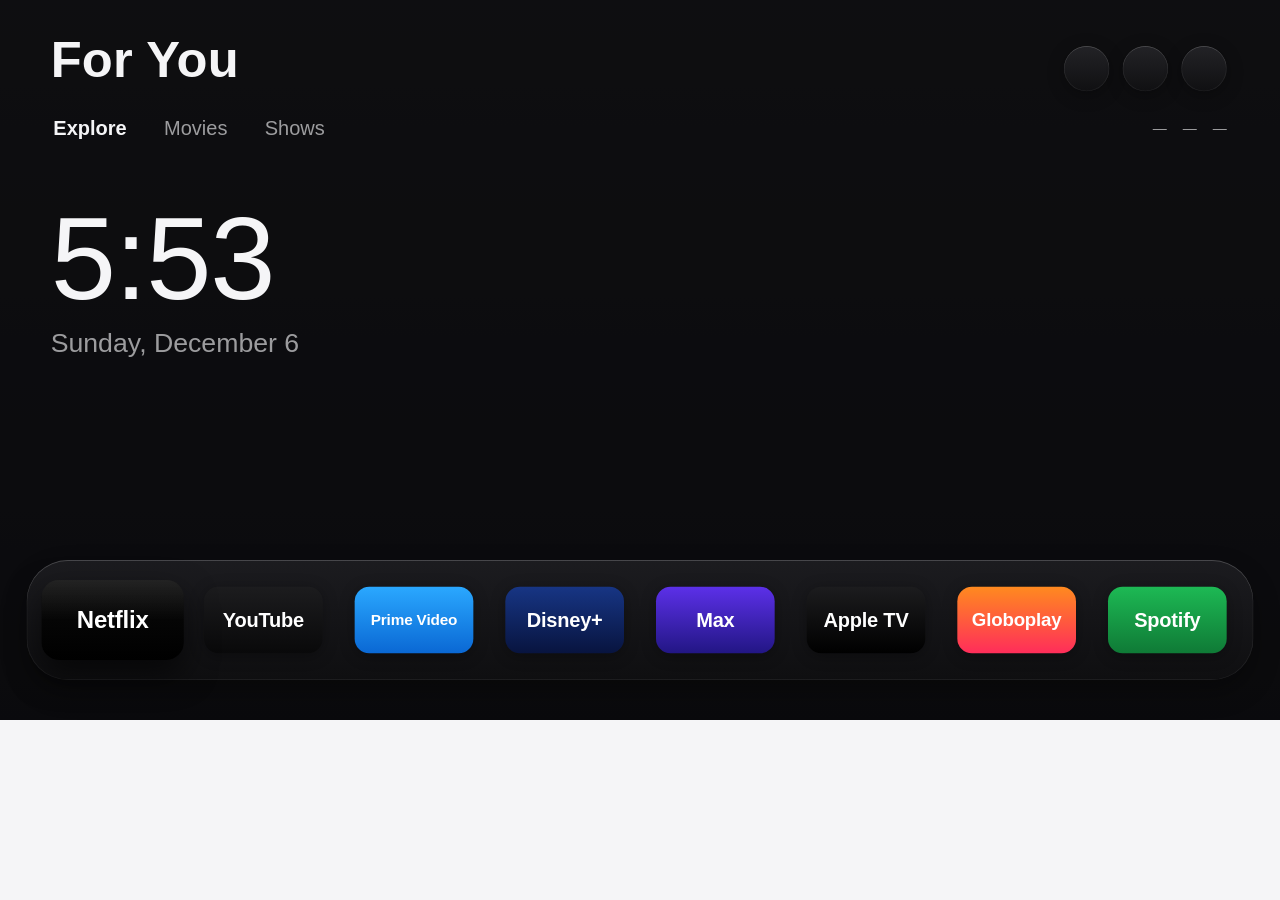
==== web/index.html @ b12bf8f0 "Merge pull request #113 from the-self/web-i18n Use the Android catalogues on LG and Samsung too  Che" ====
<!doctype html>
<html lang="en">
<head>
<meta charset="utf-8">
<meta name="viewport" content="width=1920, height=1080">
<title>Free My TV</title>
<link rel="stylesheet" href="home.css">
</head>
<body>
<div id="stage">
  <div id="sky" class="layer">
    <div class="grad day"></div>
    <div class="grad night"></div>
    <canvas id="bgA" width="48" height="27"></canvas>
    <canvas id="bgB" width="48" height="27"></canvas>
    <div class="veil"></div>
    <div class="lift"></div>
  </div>
  <div id="home" class="layer">
    <div id="top" class="layer">
      <h1 id="title"></h1>
      <div id="tabs"></div>
      <div id="quotes"></div>
      <div id="buttons"></div>
      <div id="cards"></div>
      <div id="clock"><span class="time"></span><span class="date"></span></div>
    </div>
    <div id="platter"></div>
    <div id="tiles"></div>
  </div>
  <div id="drawer" class="layer"></div>
  <div id="apps" class="layer sheet"><h2></h2><div class="grid"></div></div>
  <div id="settings" class="layer sheet"><div class="box"></div></div>
  <div id="shelfedit" class="layer sheet"><div class="box"></div></div>
  <div id="saver" class="layer"></div>
  <div id="toast"></div>
</div>
<script src="config.js"></script>
<script src="coins.js"></script>
<script src="i18n.js"></script>
<script src="strings.js"></script>
<script src="tv.js"></script>
<script src="zones.js"></script>
<script src="data.js"></script>
<script src="home.js"></script>
</body>
</html>
---- web/home.css ----
/*
 * The home screen on a 1920 × 1080 stage, with the Android app's measurements (HomeView): the title and tabs at the top
 * left, icon-only glass buttons at the top right, three picks, and the glass shelf at the bottom; ↓ on the shelf opens
 * the drawer (inputs, shortcuts, weather, prices). Light by day, dark from sunset to sunrise.
 * No CSS variables, grid or backdrop-filter: older LG TVs (webOS 3 and 4) don't have them, and blur is too heavy for
 * their GPUs. Only transform and opacity animate.
 */
@font-face {
  font-family: 'Inter';
  src: url('fonts/InterVariable.ttf') format('truetype');
  font-weight: 100 900;
}

html, body {
  margin: 0;
  padding: 0;
  width: 100%;
  height: 100%;
  overflow: hidden;
  background: #F5F5F7;
}

body {
  font-family: 'Inter', 'LG Smart UI', 'Helvetica Neue', Arial, sans-serif;
  color: #1D1D1F;
  -webkit-font-smoothing: antialiased;
  cursor: default;
}

button { font: inherit; color: inherit; background: none; border: 0; padding: 0; margin: 0; outline: none; }

#stage {
  position: absolute;
  left: 0;
  top: 0;
  width: 1920px;
  height: 1080px;
  overflow: hidden;
  -webkit-transform-origin: 0 0;
  transform-origin: 0 0;
}

.layer { position: absolute; left: 0; top: 0; width: 1920px; height: 1080px; }

/* Symbols: Material Symbols as white PNGs, tinted by the background color. */
.sym {
  display: inline-block;
  -webkit-mask-size: contain;
  -webkit-mask-repeat: no-repeat;
  -webkit-mask-position: center;
  background-color: currentColor;
}

/* MARK: - Background: the first pick's photo, very blurred and almost white (almost black at night). */

#sky { background: #EBEBEF; }
#sky .grad { position: absolute; left: 0; top: 0; width: 100%; height: 100%; -webkit-transition: opacity 2s; transition: opacity 2s; }
#sky .day { background: -webkit-linear-gradient(top, #F5F5F7, #E2E2E7); background: linear-gradient(#F5F5F7, #E2E2E7); }
#sky .night { background: -webkit-linear-gradient(top, #1C1C1E, #0B0B0D); background: linear-gradient(#1C1C1E, #0B0B0D); opacity: 0; }
#sky canvas { position: absolute; left: -4%; top: -4%; width: 108%; height: 108%; opacity: 0; -webkit-transition: opacity 0.8s; transition: opacity 0.8s; }
#sky canvas.on { opacity: 1; }
#sky .veil { position: absolute; left: 0; top: 0; width: 100%; height: 100%; background: rgba(245, 245, 247, 0.74); -webkit-transition: background-color 2s; transition: background-color 2s; }
#sky .lift { position: absolute; left: 0; top: 0; width: 100%; height: 100%; background: #FFF; opacity: 0; -webkit-transition: opacity 0.45s, background-color 2s; transition: opacity 0.45s, background-color 2s; }
.night #sky .day { opacity: 0; }
.night #sky .night { opacity: 1; }
.night #sky .veil { background: rgba(11, 11, 13, 0.78); }
.night #sky .lift { background: #000; }
.drawer-open #sky .lift { opacity: 0.32; }
.night.drawer-open #sky .lift { opacity: 0.42; }

/* MARK: - Moving parts: the top fades and everything rises when the drawer opens. */

/* Each part is its own stack, so a focused tile (z-index) never shows over the drawer, a sheet or the screensaver. */
#home { z-index: 1; }
#drawer { z-index: 2; }
.sheet { z-index: 3; }
#saver { z-index: 4; }

#home, #drawer {
  -webkit-transition: -webkit-transform 0.38s cubic-bezier(0.32, 0.72, 0.2, 1), opacity 0.28s;
  transition: transform 0.38s cubic-bezier(0.32, 0.72, 0.2, 1), opacity 0.28s;
}
.drawer-open #home { -webkit-transform: translateY(-560px); transform: translateY(-560px); }
#top { -webkit-transition: opacity 0.2s; transition: opacity 0.2s; }
.drawer-open #top { opacity: 0; }
#drawer { -webkit-transform: translateY(560px); transform: translateY(560px); opacity: 0; }
.drawer-open #drawer { -webkit-transform: none; transform: none; opacity: 1; }

/* MARK: - Title and tabs */

#title {
  position: absolute;
  left: 76px;
  top: 52px;
  margin: 0;
  font-size: 76px;
  font-weight: 600;
  letter-spacing: 0.004em;
  line-height: 1;
  white-space: nowrap;
  color: #1D1D1F;
  -webkit-transition: color 2s;
  transition: color 2s;
}

#tabs { position: absolute; left: 54px; top: 158px; height: 68px; white-space: nowrap; }
.tab {
  position: relative;
  display: inline-block;
  height: 68px;
  padding: 0 26px;
  margin-right: 4px;
  border-radius: 34px;
  font-size: 30px;
  font-weight: 500;
  line-height: 68px;
  color: #6E6E73;
  -webkit-transition: -webkit-transform 0.2s cubic-bezier(0.2, 0.9, 0.3, 1.2), background-color 0.17s, box-shadow 0.2s, color 0.17s;
  transition: transform 0.2s cubic-bezier(0.2, 0.9, 0.3, 1.2), background-color 0.17s, box-shadow 0.2s, color 0.17s;
}
.tab.on { font-weight: 600; color: #1D1D1F; }
.tab.focus {
  background: #FFF;
  color: #1D1D1F;
  -webkit-transform: scale(1.05);
  transform: scale(1.05);
  box-shadow: 0 8px 26px rgba(0, 0, 0, 0.22);
}
.night #title, .night .tab.on { color: #F5F5F7; }
.night .tab { color: rgba(245, 245, 247, 0.62); }
.night .tab.focus { color: #1D1D1F; box-shadow: 0 8px 26px rgba(0, 0, 0, 0.4); }

/* Crypto quotes at the right end of the tab row: a quiet detail. */
#quotes {
  position: absolute;
  right: 80px;
  top: 178px;
  height: 28px;
  font-size: 21px;
  line-height: 28px;
  color: #8E8E93;
  white-space: nowrap;
  -webkit-transition: opacity 0.17s;
  transition: opacity 0.17s;
  font-feature-settings: 'tnum';
}
#quotes .q { display: inline-block; margin-left: 24px; }
#quotes svg { width: 15px; height: 15px; vertical-align: -1px; margin-right: 6px; fill: rgba(142, 142, 147, 0.7); }
#quotes.hide { opacity: 0; }
.night #quotes { color: rgba(245, 245, 247, 0.62); }
.night #quotes svg { fill: rgba(245, 245, 247, 0.55); }

/* Live TV, HDMI Inputs and Settings: glass circles; the focused one turns white, with its name below. */
.round {
  position: absolute;
  top: 69px;
  width: 68px;
  height: 68px;
  border-radius: 34px;
  background: -webkit-linear-gradient(top, rgba(255, 255, 255, 0.78), rgba(255, 255, 255, 0.5));
  background: linear-gradient(rgba(255, 255, 255, 0.78), rgba(255, 255, 255, 0.5));
  box-shadow: 0 6px 26px rgba(0, 0, 0, 0.1), inset 0 1px 0 rgba(255, 255, 255, 0.9), inset 0 0 0 1px rgba(255, 255, 255, 0.5);
  color: #1D1D1F;
  -webkit-transition: -webkit-transform 0.2s cubic-bezier(0.2, 0.9, 0.3, 1.2), box-shadow 0.2s, background-color 0.17s;
  transition: transform 0.2s cubic-bezier(0.2, 0.9, 0.3, 1.2), box-shadow 0.2s, background-color 0.17s;
}
.round .sym { position: absolute; left: 20px; top: 20px; width: 28px; height: 28px; }
.round.focus { background: #FFF; -webkit-transform: scale(1.1); transform: scale(1.1); box-shadow: 0 14px 30px rgba(0, 0, 0, 0.24); }
.round .tip {
  position: absolute;
  top: 88px;
  left: 50%;
  width: 300px;
  margin-left: -150px;
  text-align: center;
  font-size: 23px;
  font-weight: 600;
  white-space: nowrap;
  opacity: 0;
  -webkit-transition: opacity 0.14s;
  transition: opacity 0.14s;
}
.round.last .tip { left: auto; right: -10px; margin-left: 0; text-align: right; }
.round.focus .tip { opacity: 1; }
.night .round {
  background: -webkit-linear-gradient(top, rgba(40, 40, 44, 0.8), rgba(17, 17, 19, 0.62));
  background: linear-gradient(rgba(40, 40, 44, 0.8), rgba(17, 17, 19, 0.62));
  box-shadow: 0 6px 26px rgba(0, 0, 0, 0.3), inset 0 1px 0 rgba(255, 255, 255, 0.14), inset 0 0 0 1px rgba(255, 255, 255, 0.08);
  color: rgba(255, 255, 255, 0.92);
}
.night .round.focus { background: #FFF; color: #1D1D1F; }
.night .round.focus .tip { color: #F5F5F7; }

/* MARK: - Picks: a wide card and two tall ones; focused, a card grows 5%, rises and its edge lights up. */

.card {
  position: absolute;
  top: 262px;
  height: 442px;
  -webkit-transition: -webkit-transform 0.22s cubic-bezier(0.2, 0.9, 0.3, 1.15);
  transition: transform 0.22s cubic-bezier(0.2, 0.9, 0.3, 1.15);
}
.card .img {
  position: absolute;
  left: 0;
  top: 0;
  width: 100%;
  height: 100%;
  border-radius: 18px;
  overflow: hidden;
  background-color: #DADADF;
  background-size: cover;
  background-position: center;
  box-shadow: 0 10px 30px rgba(0, 0, 0, 0.14);
  -webkit-transition: box-shadow 0.22s;
  transition: box-shadow 0.22s;
}
.card .img::after {
  content: '';
  position: absolute;
  left: 0;
  top: 0;
  right: 0;
  bottom: 0;
  border-radius: 18px;
  box-shadow: inset 0 0 0 2.5px rgba(255, 255, 255, 0.85);
  background: -webkit-linear-gradient(-60deg, rgba(255, 255, 255, 0.22), rgba(255, 255, 255, 0) 55%);
  background: linear-gradient(150deg, rgba(255, 255, 255, 0.22), rgba(255, 255, 255, 0) 55%);
  opacity: 0;
  -webkit-transition: opacity 0.17s;
  transition: opacity 0.17s;
}
.card.focus { -webkit-transform: translateY(-6px) scale(1.05); transform: translateY(-6px) scale(1.05); z-index: 2; }
.card.focus .img { box-shadow: 0 24px 46px rgba(0, 0, 0, 0.34); }
.card.focus .img::after { opacity: 1; }
.card .name {
  position: absolute;
  left: 0;
  top: 464px;
  max-width: 100%;
  overflow: hidden;
  text-overflow: ellipsis;
  white-space: nowrap;
  font-size: 31px;
  font-weight: 600;
  letter-spacing: 0.012em;
  color: #1D1D1F;
  -webkit-transition: color 2s;
  transition: color 2s;
}
.card .meta {
  position: absolute;
  left: 0;
  top: 506px;
  max-width: 100%;
  overflow: hidden;
  text-overflow: ellipsis;
  white-space: nowrap;
  font-size: 25px;
  font-weight: 500;
  color: #6E6E73;
}
.night .card .img { background-color: #2C2C2E; box-shadow: 0 10px 30px rgba(0, 0, 0, 0.32); }
.night .card .name { color: #F5F5F7; }
.night .card .meta { color: rgba(245, 245, 247, 0.62); }

/* Without a TMDB key (or picks yet): the date and the time instead of the cards. */
#clock {
  position: absolute;
  left: 76px;
  top: 300px;
  font-size: 176px;
  font-weight: 200;
  letter-spacing: -0.01em;
  line-height: 1;
  color: #1D1D1F;
  display: none;
}
#clock .date { display: block; font-size: 40px; font-weight: 500; letter-spacing: 0; margin-top: 18px; color: #6E6E73; }
.no-picks #clock { display: block; }
.night #clock { color: #F5F5F7; }
.night #clock .date { color: rgba(245, 245, 247, 0.62); }

/* MARK: - Shelf: the glass bar with the apps, each in its brand color; focused, a tile grows 20% and rises. */

#platter {
  position: absolute;
  top: 814px;
  height: 206px;
  border-radius: 62px;
  background: -webkit-linear-gradient(top, rgba(255, 255, 255, 0.62), rgba(255, 255, 255, 0.4));
  background: linear-gradient(rgba(255, 255, 255, 0.62), rgba(255, 255, 255, 0.4));
  box-shadow: 0 18px 40px rgba(0, 0, 0, 0.12), inset 0 1.5px 0 rgba(255, 255, 255, 0.95), inset 0 0 0 1px rgba(255, 255, 255, 0.55);
}
.night #platter {
  background: -webkit-linear-gradient(top, rgba(34, 34, 38, 0.72), rgba(17, 17, 19, 0.6));
  background: linear-gradient(rgba(34, 34, 38, 0.72), rgba(17, 17, 19, 0.6));
  box-shadow: 0 18px 40px rgba(0, 0, 0, 0.32), inset 0 1.5px 0 rgba(255, 255, 255, 0.14), inset 0 0 0 1px rgba(255, 255, 255, 0.08);
}

.tile {
  position: absolute;
  top: 854px;
  height: 126px;
  border-radius: 22px;
  overflow: hidden;
  color: #FFF;
  box-shadow: 0 4px 22px rgba(0, 0, 0, 0.14);
  -webkit-transition: -webkit-transform 0.2s cubic-bezier(0.2, 0.9, 0.3, 1.2), box-shadow 0.2s;
  transition: transform 0.2s cubic-bezier(0.2, 0.9, 0.3, 1.2), box-shadow 0.2s;
}
.tile img { position: absolute; left: 50%; top: 50%; max-width: 76%; max-height: 62%; -webkit-transform: translate(-50%, -50%); transform: translate(-50%, -50%); }
.tile .word {
  position: absolute;
  left: 8%;
  right: 8%;
  top: 50%;
  margin-top: -20px;
  height: 40px;
  line-height: 40px;
  text-align: center;
  font-size: 30px;
  font-weight: 700;
  letter-spacing: -0.01em;
  white-space: nowrap;
  overflow: hidden;
  text-overflow: ellipsis;
}
.tile::after {
  content: '';
  position: absolute;
  left: 0;
  top: 0;
  right: 0;
  height: 50%;
  background: -webkit-linear-gradient(top, rgba(255, 255, 255, 0.1), rgba(255, 255, 255, 0));
  background: linear-gradient(rgba(255, 255, 255, 0.1), rgba(255, 255, 255, 0));
  opacity: 0;
  -webkit-transition: opacity 0.17s;
  transition: opacity 0.17s;
}
.tile.focus { -webkit-transform: scale(1.2); transform: scale(1.2); box-shadow: 0 18px 40px rgba(0, 0, 0, 0.34); z-index: 2; }
.tile.focus::after { opacity: 1; }
.night .tile { box-shadow: 0 4px 22px rgba(0, 0, 0, 0.3); }
.night .tile.focus { box-shadow: 0 18px 40px rgba(0, 0, 0, 0.6); }

/* MARK: - Drawer: inputs and shortcuts, weather, prices */

.row-title { position: absolute; top: 494px; font-size: 25px; font-weight: 600; color: #6E6E73; white-space: nowrap; }
.night .row-title { color: rgba(255, 255, 255, 0.7); }

.glass {
  background: -webkit-linear-gradient(top, rgba(255, 255, 255, 0.86), rgba(255, 255, 255, 0.66));
  background: linear-gradient(rgba(255, 255, 255, 0.86), rgba(255, 255, 255, 0.66));
  box-shadow: 0 10px 30px rgba(0, 0, 0, 0.1), inset 0 1.5px 0 rgba(255, 255, 255, 0.95), inset 0 0 0 1px rgba(255, 255, 255, 0.5);
}
.night .glass {
  background: -webkit-linear-gradient(top, rgba(38, 38, 42, 0.78), rgba(17, 17, 19, 0.64));
  background: linear-gradient(rgba(38, 38, 42, 0.78), rgba(17, 17, 19, 0.64));
  box-shadow: 0 10px 30px rgba(0, 0, 0, 0.3), inset 0 1.5px 0 rgba(255, 255, 255, 0.12), inset 0 0 0 1px rgba(255, 255, 255, 0.07);
}

.key {
  position: absolute;
  top: 540px;
  height: 126px;
  border-radius: 20px;
  text-align: center;
  color: #1D1D1F;
  -webkit-transition: -webkit-transform 0.19s cubic-bezier(0.2, 0.9, 0.3, 1.2), box-shadow 0.19s, background-color 0.14s;
  transition: transform 0.19s cubic-bezier(0.2, 0.9, 0.3, 1.2), box-shadow 0.19s, background-color 0.14s;
}
.key .sym { position: absolute; left: 50%; top: 33px; width: 34px; height: 34px; margin-left: -17px; }
.key .label { position: absolute; left: 8px; right: 8px; top: 82px; font-size: 23px; font-weight: 500; white-space: nowrap; overflow: hidden; text-overflow: ellipsis; }
.key.off { color: #8E8E93; }
.key.focus { background: #F5F5F7; color: #1C1C1E; -webkit-transform: scale(1.07); transform: scale(1.07); box-shadow: 0 16px 34px rgba(0, 0, 0, 0.42); z-index: 2; }
.night .key { color: rgba(255, 255, 255, 0.95); }
.night .key.off { color: rgba(255, 255, 255, 0.42); }
.night .key.focus { color: #1C1C1E; }

.panel { position: absolute; top: 708px; height: 300px; border-radius: 30px; overflow: hidden; color: #1D1D1F; }
.night .panel { color: #F5F5F7; }
.panel .head { position: absolute; left: 34px; top: 30px; font-size: 25px; font-weight: 600; color: #6E6E73; white-space: nowrap; }
.panel .side { position: absolute; right: 34px; top: 33px; font-size: 21px; font-weight: 500; color: #8E8E93; white-space: nowrap; }
.night .panel .head { color: rgba(255, 255, 255, 0.7); }
.night .panel .side { color: rgba(255, 255, 255, 0.6); }

#weather .now { position: absolute; left: 34px; top: 82px; height: 100px; white-space: nowrap; }
#weather .now .sym { width: 56px; height: 56px; vertical-align: 12px; margin-right: 18px; }
#weather .now .temp { font-size: 100px; font-weight: 300; line-height: 100px; font-feature-settings: 'tnum'; }
#weather .cond { position: absolute; left: 34px; top: 192px; font-size: 29px; font-weight: 500; white-space: nowrap; }
#weather .range { position: absolute; left: 34px; top: 236px; font-size: 23px; font-weight: 500; color: #6E6E73; white-space: nowrap; font-feature-settings: 'tnum'; }
#weather .split { position: absolute; left: 391px; top: 34px; bottom: 34px; width: 2px; background: rgba(0, 0, 0, 0.1); }
#weather .hours { position: absolute; left: 422px; right: 30px; top: 74px; height: 140px; }
#weather .hour { position: absolute; top: 0; text-align: center; font-feature-settings: 'tnum'; }
#weather .hour .t { font-size: 22px; font-weight: 500; color: #6E6E73; }
#weather .hour .sym { display: block; width: 30px; height: 30px; margin: 22px auto 18px; }
#weather .hour .d { font-size: 26px; font-weight: 500; }
#weather .sun { position: absolute; left: 422px; top: 236px; font-size: 23px; font-weight: 500; color: #6E6E73; white-space: nowrap; }
#weather .sun .sym { width: 22px; height: 22px; vertical-align: -3px; margin-right: 10px; }
#weather .sun span { margin-right: 36px; }
.night #weather .range, .night #weather .hour .t, .night #weather .sun { color: rgba(255, 255, 255, 0.68); }
.night #weather .split { background: rgba(255, 255, 255, 0.14); }

#prices .coin { position: absolute; left: 34px; right: 34px; height: 40px; font-size: 29px; font-weight: 500; white-space: nowrap; }
#prices .coin svg { position: absolute; left: 2px; top: 6px; width: 26px; height: 26px; fill: #6E6E73; }
#prices .coin .n { position: absolute; left: 50px; top: 0; }
#prices .coin .p { position: absolute; right: 128px; top: 1px; font-size: 26px; font-feature-settings: 'tnum'; }
#prices .coin .c { position: absolute; right: 0; top: 2px; width: 108px; height: 34px; line-height: 34px; border-radius: 17px; text-align: center; font-size: 21px; font-weight: 600; font-feature-settings: 'tnum'; }
#prices .up { color: #248A3D; background: rgba(36, 138, 61, 0.2); }
#prices .down { color: #D70015; background: rgba(215, 0, 21, 0.2); }
.night #prices .coin svg { fill: rgba(255, 255, 255, 0.8); }
.night #prices .up { color: #30D158; background: rgba(48, 209, 88, 0.2); }
.night #prices .down { color: #FF453A; background: rgba(255, 69, 58, 0.2); }

/* MARK: - Sheets over the home screen: All Apps, Settings, Shelf */

.sheet {
  background: rgba(0, 0, 0, 0.66);
  color: #FFF;
  opacity: 0;
  visibility: hidden;
  -webkit-transform: scale(1.04);
  transform: scale(1.04);
  -webkit-transition: opacity 0.24s, -webkit-transform 0.3s cubic-bezier(0.2, 0.9, 0.3, 1), visibility 0s 0.3s;
  transition: opacity 0.24s, transform 0.3s cubic-bezier(0.2, 0.9, 0.3, 1), visibility 0s 0.3s;
}
.sheet.open { opacity: 1; visibility: visible; -webkit-transform: none; transform: none; -webkit-transition-delay: 0s; transition-delay: 0s; }
.sheet h2 { position: absolute; left: 0; right: 0; top: 84px; margin: 0; text-align: center; font-size: 40px; font-weight: 600; }

#apps .grid { position: absolute; left: 0; top: 0; width: 1920px; -webkit-transition: -webkit-transform 0.28s cubic-bezier(0.2, 0.9, 0.3, 1); transition: transform 0.28s cubic-bezier(0.2, 0.9, 0.3, 1); }
.cell { position: absolute; width: 300px; height: 169px; }
.cell .face {
  position: absolute;
  left: 0;
  top: 0;
  width: 300px;
  height: 169px;
  border-radius: 22px;
  overflow: hidden;
  box-shadow: inset 0 0 0 2px rgba(255, 255, 255, 0.08);
  -webkit-transition: -webkit-transform 0.19s cubic-bezier(0.2, 0.9, 0.3, 1.2), box-shadow 0.19s;
  transition: transform 0.19s cubic-bezier(0.2, 0.9, 0.3, 1.2), box-shadow 0.19s;
}
.cell .face img { position: absolute; left: 50%; top: 50%; max-width: 70%; max-height: 60%; -webkit-transform: translate(-50%, -50%); transform: translate(-50%, -50%); }
.cell .face .word { position: absolute; left: 6%; right: 6%; top: 50%; margin-top: -22px; height: 44px; line-height: 44px; text-align: center; font-size: 32px; font-weight: 700; white-space: nowrap; overflow: hidden; text-overflow: ellipsis; color: #FFF; }
.cell .label { position: absolute; left: 0; right: 0; top: 186px; text-align: center; font-size: 24px; font-weight: 500; color: rgba(255, 255, 255, 0.6); white-space: nowrap; overflow: hidden; text-overflow: ellipsis; }
.cell.focus .face { -webkit-transform: scale(1.08); transform: scale(1.08); box-shadow: 0 16px 34px rgba(0, 0, 0, 0.55), inset 0 0 0 2px rgba(255, 255, 255, 0.4); }
.cell.focus .label { color: #FFF; }

#settings .box, #shelfedit .box {
  position: absolute;
  left: 560px;
  top: 150px;
  width: 800px;
  border-radius: 40px;
  padding: 30px 30px 26px;
  box-sizing: border-box;
  background: -webkit-linear-gradient(top, rgba(34, 36, 44, 0.96), rgba(18, 20, 26, 0.97));
  background: linear-gradient(rgba(34, 36, 44, 0.96), rgba(18, 20, 26, 0.97));
  box-shadow: 0 40px 90px rgba(0, 0, 0, 0.6), inset 0 1px 0 rgba(255, 255, 255, 0.14), inset 0 0 0 1px rgba(255, 255, 255, 0.08);
}
.box .title { font-size: 38px; font-weight: 700; padding: 6px 18px 18px; letter-spacing: -0.01em; }
.box .title .sym { width: 36px; height: 36px; vertical-align: -5px; margin-right: 14px; color: rgba(255, 255, 255, 0.85); }
.box .list { position: relative; overflow: hidden; }
.box .rows { -webkit-transition: -webkit-transform 0.2s cubic-bezier(0.2, 0.9, 0.3, 1); transition: transform 0.2s cubic-bezier(0.2, 0.9, 0.3, 1); }
.box .row { position: relative; height: 70px; margin-bottom: 8px; border-radius: 20px; font-size: 30px; font-weight: 600; line-height: 70px; padding: 0 24px; white-space: nowrap; -webkit-transition: background-color 0.13s; transition: background-color 0.13s; }
.box .row.focus { background: rgba(255, 255, 255, 0.13); box-shadow: inset 0 1px 0 rgba(255, 255, 255, 0.14); }
.box .row .value { position: absolute; right: 24px; top: 0; color: rgba(255, 255, 255, 0.92); font-weight: 500; }
.box .row .value .chev { color: rgba(255, 255, 255, 0.35); margin: 0 10px; }
.box .row.dim { color: rgba(255, 255, 255, 0.4); }
.box .hint { padding: 14px 18px 0; font-size: 22px; font-weight: 500; color: rgba(255, 255, 255, 0.5); }
.toggle { position: absolute; right: 24px; top: 13px; width: 78px; height: 44px; border-radius: 22px; background: #3A3D45; -webkit-transition: background-color 0.14s; transition: background-color 0.14s; }
.toggle::after { content: ''; position: absolute; left: 4px; top: 4px; width: 36px; height: 36px; border-radius: 18px; background: #FFF; box-shadow: 0 2px 6px rgba(0, 0, 0, 0.35); -webkit-transition: -webkit-transform 0.14s; transition: transform 0.14s; }
.toggle.on { background: #3FD69B; }
.toggle.on::after { -webkit-transform: translateX(34px); transform: translateX(34px); }

/* MARK: - Screensaver: the picks' photos, slowly moving, and a clock */

#saver { background: #000; opacity: 0; visibility: hidden; -webkit-transition: opacity 1.2s, visibility 0s 1.2s; transition: opacity 1.2s, visibility 0s 1.2s; }
#saver.on { opacity: 1; visibility: visible; -webkit-transition-delay: 0s; transition-delay: 0s; }
#saver .photo { position: absolute; left: 0; top: 0; width: 1920px; height: 1080px; background-size: cover; background-position: center; opacity: 0; -webkit-transition: opacity 2.4s, -webkit-transform 24s linear; transition: opacity 2.4s, transform 24s linear; }
#saver .photo.on { opacity: 1; }
#saver .shade { position: absolute; left: 0; right: 0; bottom: 0; height: 520px; background: -webkit-linear-gradient(top, rgba(0, 0, 0, 0), rgba(0, 0, 0, 0.55)); background: linear-gradient(rgba(0, 0, 0, 0), rgba(0, 0, 0, 0.55)); }
#saver .clock {
  position: absolute;
  left: 80px;
  bottom: 90px;
  padding: 26px 46px 30px;
  border-radius: 46px;
  color: #FFF;
  background: -webkit-linear-gradient(top, rgba(255, 255, 255, 0.22), rgba(255, 255, 255, 0.1));
  background: linear-gradient(rgba(255, 255, 255, 0.22), rgba(255, 255, 255, 0.1));
  box-shadow: 0 30px 70px rgba(0, 0, 0, 0.35), inset 0 1.5px 0 rgba(255, 255, 255, 0.4), inset 0 0 0 1px rgba(255, 255, 255, 0.18);
  white-space: nowrap;
}
#saver .clock .time { font-size: 150px; font-weight: 300; line-height: 1; letter-spacing: -0.02em; font-feature-settings: 'tnum'; }
#saver .clock .date { margin-top: 10px; font-size: 34px; font-weight: 500; color: rgba(255, 255, 255, 0.82); }
#saver .clock .title { margin-top: 18px; font-size: 26px; font-weight: 500; color: rgba(255, 255, 255, 0.65); }

/* MARK: - Toast */

#toast {
  position: absolute;
  left: 50%;
  top: 64px;
  max-width: 820px;
  -webkit-transform: translate(-50%, -16px);
  transform: translate(-50%, -16px);
  padding: 18px 30px;
  border-radius: 32px;
  font-size: 26px;
  font-weight: 500;
  line-height: 1.3;
  color: rgba(255, 255, 255, 0.95);
  background: rgba(17, 17, 19, 0.86);
  box-shadow: 0 16px 40px rgba(0, 0, 0, 0.35), inset 0 1px 0 rgba(255, 255, 255, 0.14);
  opacity: 0;
  -webkit-transition: opacity 0.2s, -webkit-transform 0.2s;
  transition: opacity 0.2s, transform 0.2s;
  z-index: 50;
}
#toast.on { opacity: 1; -webkit-transform: translate(-50%, 0); transform: translate(-50%, 0); }

/* The Magic Remote's pointer: no text selection, no outlines. */
* { -webkit-user-select: none; user-select: none; -webkit-tap-highlight-color: transparent; }
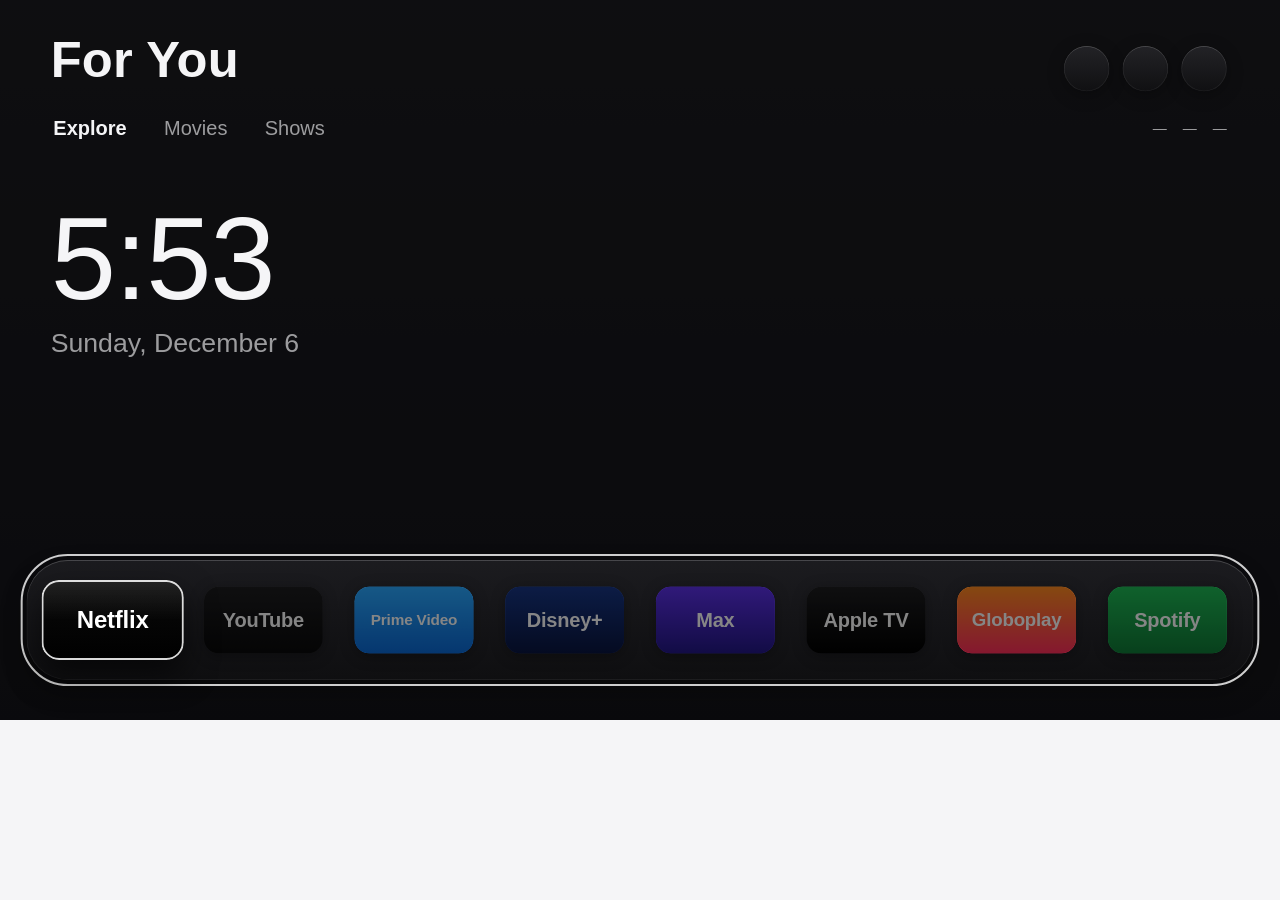
==== commit 81d025a3: "feat(web): add About this TV to Home Settings on LG and Samsung Shows model, firmware, system versio" ====
--- a/web/index.html
+++ b/web/index.html
@@ -7,6 +7,15 @@
 <link rel="stylesheet" href="home.css">
 </head>
 <body>
+<script>
+  // The look the home screen last had, before anything is drawn, so a night start doesn't flash the day one first.
+  try {
+    if (localStorage.getItem('fmtv.night') === 'true') {
+      document.documentElement.style.background = '#0B0B0D';
+      document.body.className = 'night';
+    }
+  } catch (e) {}
+</script>
 <div id="stage">
   <div id="sky" class="layer">
     <div class="grad day"></div>
@@ -32,6 +41,8 @@
   <div id="apps" class="layer sheet"><h2></h2><div class="grid"></div></div>
   <div id="settings" class="layer sheet"><div class="box"></div></div>
   <div id="shelfedit" class="layer sheet"><div class="box"></div></div>
+  <div id="langpick" class="layer sheet"><div class="box"></div></div>
+  <div id="about" class="layer sheet"><div class="box"></div></div>
   <div id="saver" class="layer"></div>
   <div id="toast"></div>
 </div>
--- a/web/home.css
+++ b/web/home.css
@@ -85,6 +85,9 @@
 .drawer-open #top { opacity: 0; }
 #drawer { -webkit-transform: translateY(560px); transform: translateY(560px); opacity: 0; }
 .drawer-open #drawer { -webkit-transform: none; transform: none; opacity: 1; }
+/* Closed, it still spans the screen below the shelf: only its keys take the pointer, and only when it's open. */
+#drawer { pointer-events: none; }
+.drawer-open #drawer .key { pointer-events: auto; }
 
 /* MARK: - Title and tabs */
 
@@ -297,6 +300,30 @@
   background: linear-gradient(rgba(34, 34, 38, 0.72), rgba(17, 17, 19, 0.6));
   box-shadow: 0 18px 40px rgba(0, 0, 0, 0.32), inset 0 1.5px 0 rgba(255, 255, 255, 0.14), inset 0 0 0 1px rgba(255, 255, 255, 0.08);
 }
+/* The shelf has the focus: a rim just outside the glass (dark by day: white wouldn't show on it). */
+#platter::before {
+  content: '';
+  position: absolute;
+  left: -9px;
+  top: -9px;
+  right: -9px;
+  bottom: -9px;
+  border-radius: 71px;
+  border: 3px solid rgba(58, 58, 60, 0.45);
+  opacity: 0;
+  -webkit-transition: opacity 0.2s;
+  transition: opacity 0.2s;
+}
+.night #platter::before { border-color: rgba(255, 255, 255, 0.8); }
+#platter.on::before { opacity: 1; }
+
+#tiles {
+  position: absolute;
+  left: 0;
+  top: 0;
+  -webkit-transition: -webkit-transform 0.3s cubic-bezier(0.2, 0.9, 0.3, 1);
+  transition: transform 0.3s cubic-bezier(0.2, 0.9, 0.3, 1);
+}
 
 .tile {
   position: absolute;
@@ -306,10 +333,12 @@
   overflow: hidden;
   color: #FFF;
   box-shadow: 0 4px 22px rgba(0, 0, 0, 0.14);
-  -webkit-transition: -webkit-transform 0.2s cubic-bezier(0.2, 0.9, 0.3, 1.2), box-shadow 0.2s;
-  transition: transform 0.2s cubic-bezier(0.2, 0.9, 0.3, 1.2), box-shadow 0.2s;
+  -webkit-transition: -webkit-transform 0.2s cubic-bezier(0.2, 0.9, 0.3, 1.2), box-shadow 0.2s, opacity 0.3s;
+  transition: transform 0.2s cubic-bezier(0.2, 0.9, 0.3, 1.2), box-shadow 0.2s, opacity 0.3s;
 }
 .tile img { position: absolute; left: 50%; top: 50%; max-width: 76%; max-height: 62%; -webkit-transform: translate(-50%, -50%); transform: translate(-50%, -50%); }
+/* a logo lifted off the TV's icon (home.js): as large as the tile allows */
+.tile img.logo { width: 70%; height: 50%; max-width: none; max-height: none; object-fit: contain; }
 .tile .word {
   position: absolute;
   left: 8%;
@@ -341,8 +370,30 @@
 }
 .tile.focus { -webkit-transform: scale(1.2); transform: scale(1.2); box-shadow: 0 18px 40px rgba(0, 0, 0, 0.34); z-index: 2; }
 .tile.focus::after { opacity: 1; }
+/* Which one has the focus, at a glance: while the shelf has it, a shade on the other tiles and a light rim on it (as on
+   the focused card). Above the logo; only the opacity animates. */
+.tile::before {
+  content: '';
+  position: absolute;
+  left: 0;
+  top: 0;
+  right: 0;
+  bottom: 0;
+  z-index: 1;
+  border-radius: 22px;
+  background: rgba(0, 0, 0, 0.34);
+  opacity: 0;
+  -webkit-transition: opacity 0.2s;
+  transition: opacity 0.2s;
+}
+.night .tile::before { background: rgba(0, 0, 0, 0.48); }
+#tiles.on .tile::before { opacity: 1; }
+#tiles.on .tile.focus::before { background: none; box-shadow: inset 0 0 0 2.5px rgba(255, 255, 255, 0.85); }
 .night .tile { box-shadow: 0 4px 22px rgba(0, 0, 0, 0.3); }
 .night .tile.focus { box-shadow: 0 18px 40px rgba(0, 0, 0, 0.6); }
+.more { position: absolute; width: 17px; height: 17px; color: rgba(0, 0, 0, 0.6); }
+.more.back { -webkit-transform: scaleX(-1); transform: scaleX(-1); }
+.night .more { color: rgba(255, 255, 255, 0.8); }
 
 /* MARK: - Drawer: inputs and shortcuts, weather, prices */
 
@@ -396,10 +447,11 @@
 #weather .hour .t { font-size: 22px; font-weight: 500; color: #6E6E73; }
 #weather .hour .sym { display: block; width: 30px; height: 30px; margin: 22px auto 18px; }
 #weather .hour .d { font-size: 26px; font-weight: 500; }
+#weather .hour .low { margin-left: 6px; font-size: 22px; color: #6E6E73; }
 #weather .sun { position: absolute; left: 422px; top: 236px; font-size: 23px; font-weight: 500; color: #6E6E73; white-space: nowrap; }
 #weather .sun .sym { width: 22px; height: 22px; vertical-align: -3px; margin-right: 10px; }
 #weather .sun span { margin-right: 36px; }
-.night #weather .range, .night #weather .hour .t, .night #weather .sun { color: rgba(255, 255, 255, 0.68); }
+.night #weather .range, .night #weather .hour .t, .night #weather .hour .low, .night #weather .sun { color: rgba(255, 255, 255, 0.68); }
 .night #weather .split { background: rgba(255, 255, 255, 0.14); }
 
 #prices .coin { position: absolute; left: 34px; right: 34px; height: 40px; font-size: 29px; font-weight: 500; white-space: nowrap; }
@@ -413,19 +465,20 @@
 .night #prices .up { color: #30D158; background: rgba(48, 209, 88, 0.2); }
 .night #prices .down { color: #FF453A; background: rgba(255, 69, 58, 0.2); }
 
-/* MARK: - Sheets over the home screen: All Apps, Settings, Shelf */
+/* MARK: - Sheets over the home screen: All Apps, Settings, Shelf, Language, About */
 
 .sheet {
   background: rgba(0, 0, 0, 0.66);
   color: #FFF;
   opacity: 0;
   visibility: hidden;
+  pointer-events: none; /* while it fades out, the pointer goes to what's under it, not to its rows */
   -webkit-transform: scale(1.04);
   transform: scale(1.04);
   -webkit-transition: opacity 0.24s, -webkit-transform 0.3s cubic-bezier(0.2, 0.9, 0.3, 1), visibility 0s 0.3s;
   transition: opacity 0.24s, transform 0.3s cubic-bezier(0.2, 0.9, 0.3, 1), visibility 0s 0.3s;
 }
-.sheet.open { opacity: 1; visibility: visible; -webkit-transform: none; transform: none; -webkit-transition-delay: 0s; transition-delay: 0s; }
+.sheet.open { opacity: 1; visibility: visible; pointer-events: auto; -webkit-transform: none; transform: none; -webkit-transition-delay: 0s; transition-delay: 0s; }
 .sheet h2 { position: absolute; left: 0; right: 0; top: 84px; margin: 0; text-align: center; font-size: 40px; font-weight: 600; }
 
 #apps .grid { position: absolute; left: 0; top: 0; width: 1920px; -webkit-transition: -webkit-transform 0.28s cubic-bezier(0.2, 0.9, 0.3, 1); transition: transform 0.28s cubic-bezier(0.2, 0.9, 0.3, 1); }
@@ -443,12 +496,13 @@
   transition: transform 0.19s cubic-bezier(0.2, 0.9, 0.3, 1.2), box-shadow 0.19s;
 }
 .cell .face img { position: absolute; left: 50%; top: 50%; max-width: 70%; max-height: 60%; -webkit-transform: translate(-50%, -50%); transform: translate(-50%, -50%); }
+.cell .face img.logo { width: 64%; height: 46%; max-width: none; max-height: none; object-fit: contain; }
 .cell .face .word { position: absolute; left: 6%; right: 6%; top: 50%; margin-top: -22px; height: 44px; line-height: 44px; text-align: center; font-size: 32px; font-weight: 700; white-space: nowrap; overflow: hidden; text-overflow: ellipsis; color: #FFF; }
 .cell .label { position: absolute; left: 0; right: 0; top: 186px; text-align: center; font-size: 24px; font-weight: 500; color: rgba(255, 255, 255, 0.6); white-space: nowrap; overflow: hidden; text-overflow: ellipsis; }
 .cell.focus .face { -webkit-transform: scale(1.08); transform: scale(1.08); box-shadow: 0 16px 34px rgba(0, 0, 0, 0.55), inset 0 0 0 2px rgba(255, 255, 255, 0.4); }
 .cell.focus .label { color: #FFF; }
 
-#settings .box, #shelfedit .box {
+#settings .box, #shelfedit .box, #langpick .box, #about .box {
   position: absolute;
   left: 560px;
   top: 150px;
@@ -468,7 +522,9 @@
 .box .row.focus { background: rgba(255, 255, 255, 0.13); box-shadow: inset 0 1px 0 rgba(255, 255, 255, 0.14); }
 .box .row .value { position: absolute; right: 24px; top: 0; color: rgba(255, 255, 255, 0.92); font-weight: 500; }
 .box .row .value .chev { color: rgba(255, 255, 255, 0.35); margin: 0 10px; }
+.box .row .value .sym { width: 26px; height: 26px; vertical-align: -3px; }
 .box .row.dim { color: rgba(255, 255, 255, 0.4); }
+#about .row .value { font-feature-settings: 'tnum'; }
 .box .hint { padding: 14px 18px 0; font-size: 22px; font-weight: 500; color: rgba(255, 255, 255, 0.5); }
 .toggle { position: absolute; right: 24px; top: 13px; width: 78px; height: 44px; border-radius: 22px; background: #3A3D45; -webkit-transition: background-color 0.14s; transition: background-color 0.14s; }
 .toggle::after { content: ''; position: absolute; left: 4px; top: 4px; width: 36px; height: 36px; border-radius: 18px; background: #FFF; box-shadow: 0 2px 6px rgba(0, 0, 0, 0.35); -webkit-transition: -webkit-transform 0.14s; transition: transform 0.14s; }
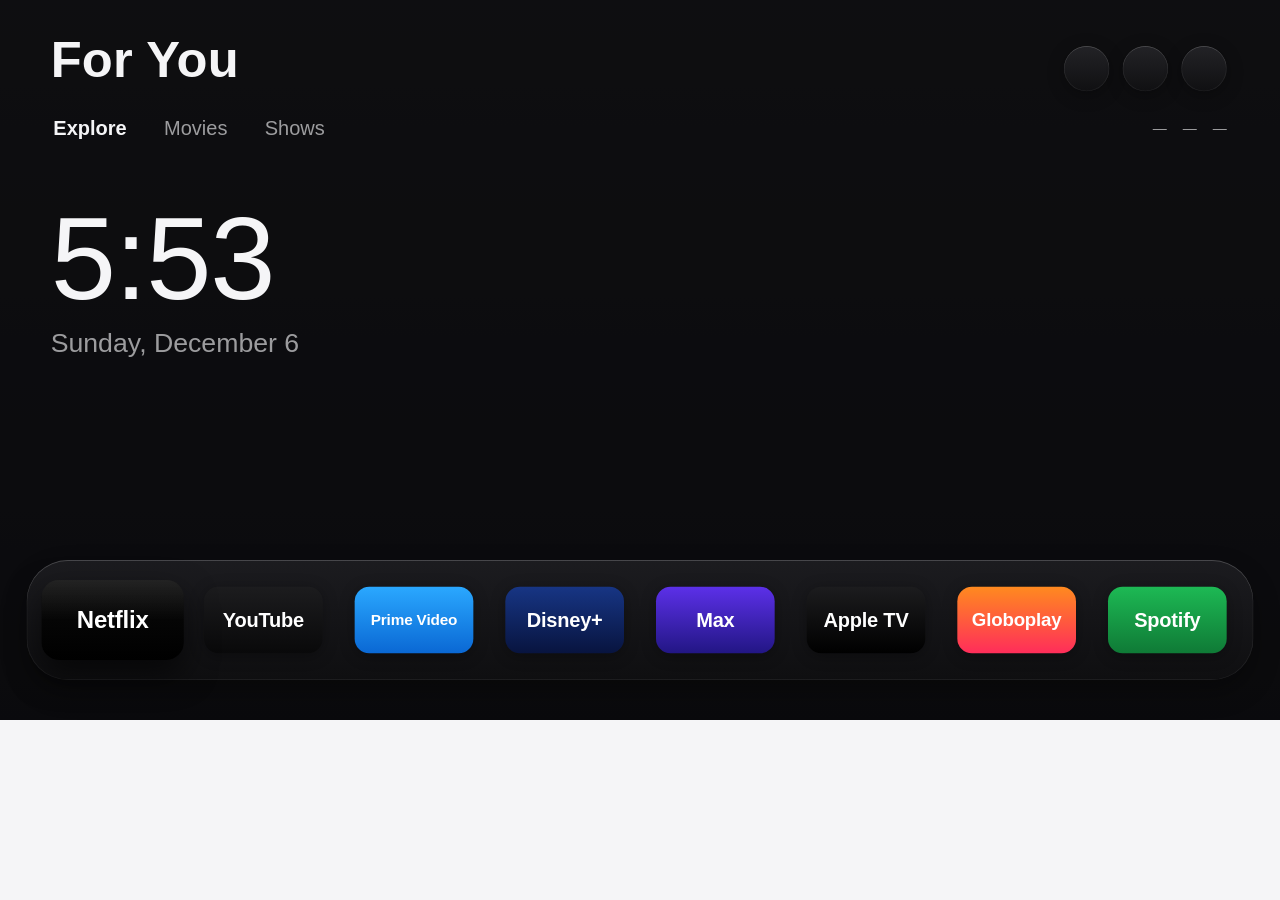
==== commit 9711c626: "Merge pull request #298 from BrunoGiacomazzi/device-info LG and Samsung: About this TV in Home Setti" ====
--- a/web/home.css
+++ b/web/home.css
@@ -145,6 +145,7 @@
   white-space: nowrap;
   -webkit-transition: opacity 0.17s;
   transition: opacity 0.17s;
+  -webkit-font-feature-settings: 'tnum';
   font-feature-settings: 'tnum';
 }
 #quotes .q { display: inline-block; margin-left: 24px; }
@@ -300,22 +301,6 @@
   background: linear-gradient(rgba(34, 34, 38, 0.72), rgba(17, 17, 19, 0.6));
   box-shadow: 0 18px 40px rgba(0, 0, 0, 0.32), inset 0 1.5px 0 rgba(255, 255, 255, 0.14), inset 0 0 0 1px rgba(255, 255, 255, 0.08);
 }
-/* The shelf has the focus: a rim just outside the glass (dark by day: white wouldn't show on it). */
-#platter::before {
-  content: '';
-  position: absolute;
-  left: -9px;
-  top: -9px;
-  right: -9px;
-  bottom: -9px;
-  border-radius: 71px;
-  border: 3px solid rgba(58, 58, 60, 0.45);
-  opacity: 0;
-  -webkit-transition: opacity 0.2s;
-  transition: opacity 0.2s;
-}
-.night #platter::before { border-color: rgba(255, 255, 255, 0.8); }
-#platter.on::before { opacity: 1; }
 
 #tiles {
   position: absolute;
@@ -370,25 +355,6 @@
 }
 .tile.focus { -webkit-transform: scale(1.2); transform: scale(1.2); box-shadow: 0 18px 40px rgba(0, 0, 0, 0.34); z-index: 2; }
 .tile.focus::after { opacity: 1; }
-/* Which one has the focus, at a glance: while the shelf has it, a shade on the other tiles and a light rim on it (as on
-   the focused card). Above the logo; only the opacity animates. */
-.tile::before {
-  content: '';
-  position: absolute;
-  left: 0;
-  top: 0;
-  right: 0;
-  bottom: 0;
-  z-index: 1;
-  border-radius: 22px;
-  background: rgba(0, 0, 0, 0.34);
-  opacity: 0;
-  -webkit-transition: opacity 0.2s;
-  transition: opacity 0.2s;
-}
-.night .tile::before { background: rgba(0, 0, 0, 0.48); }
-#tiles.on .tile::before { opacity: 1; }
-#tiles.on .tile.focus::before { background: none; box-shadow: inset 0 0 0 2.5px rgba(255, 255, 255, 0.85); }
 .night .tile { box-shadow: 0 4px 22px rgba(0, 0, 0, 0.3); }
 .night .tile.focus { box-shadow: 0 18px 40px rgba(0, 0, 0, 0.6); }
 .more { position: absolute; width: 17px; height: 17px; color: rgba(0, 0, 0, 0.6); }
@@ -438,12 +404,12 @@
 
 #weather .now { position: absolute; left: 34px; top: 82px; height: 100px; white-space: nowrap; }
 #weather .now .sym { width: 56px; height: 56px; vertical-align: 12px; margin-right: 18px; }
-#weather .now .temp { font-size: 100px; font-weight: 300; line-height: 100px; font-feature-settings: 'tnum'; }
+#weather .now .temp { font-size: 100px; font-weight: 300; line-height: 100px; -webkit-font-feature-settings: 'tnum'; font-feature-settings: 'tnum'; }
 #weather .cond { position: absolute; left: 34px; top: 192px; font-size: 29px; font-weight: 500; white-space: nowrap; }
-#weather .range { position: absolute; left: 34px; top: 236px; font-size: 23px; font-weight: 500; color: #6E6E73; white-space: nowrap; font-feature-settings: 'tnum'; }
+#weather .range { position: absolute; left: 34px; top: 236px; font-size: 23px; font-weight: 500; color: #6E6E73; white-space: nowrap; -webkit-font-feature-settings: 'tnum'; font-feature-settings: 'tnum'; }
 #weather .split { position: absolute; left: 391px; top: 34px; bottom: 34px; width: 2px; background: rgba(0, 0, 0, 0.1); }
 #weather .hours { position: absolute; left: 422px; right: 30px; top: 74px; height: 140px; }
-#weather .hour { position: absolute; top: 0; text-align: center; font-feature-settings: 'tnum'; }
+#weather .hour { position: absolute; top: 0; text-align: center; -webkit-font-feature-settings: 'tnum'; font-feature-settings: 'tnum'; }
 #weather .hour .t { font-size: 22px; font-weight: 500; color: #6E6E73; }
 #weather .hour .sym { display: block; width: 30px; height: 30px; margin: 22px auto 18px; }
 #weather .hour .d { font-size: 26px; font-weight: 500; }
@@ -457,8 +423,8 @@
 #prices .coin { position: absolute; left: 34px; right: 34px; height: 40px; font-size: 29px; font-weight: 500; white-space: nowrap; }
 #prices .coin svg { position: absolute; left: 2px; top: 6px; width: 26px; height: 26px; fill: #6E6E73; }
 #prices .coin .n { position: absolute; left: 50px; top: 0; }
-#prices .coin .p { position: absolute; right: 128px; top: 1px; font-size: 26px; font-feature-settings: 'tnum'; }
-#prices .coin .c { position: absolute; right: 0; top: 2px; width: 108px; height: 34px; line-height: 34px; border-radius: 17px; text-align: center; font-size: 21px; font-weight: 600; font-feature-settings: 'tnum'; }
+#prices .coin .p { position: absolute; right: 128px; top: 1px; font-size: 26px; -webkit-font-feature-settings: 'tnum'; font-feature-settings: 'tnum'; }
+#prices .coin .c { position: absolute; right: 0; top: 2px; width: 108px; height: 34px; line-height: 34px; border-radius: 17px; text-align: center; font-size: 21px; font-weight: 600; -webkit-font-feature-settings: 'tnum'; font-feature-settings: 'tnum'; }
 #prices .up { color: #248A3D; background: rgba(36, 138, 61, 0.2); }
 #prices .down { color: #D70015; background: rgba(215, 0, 21, 0.2); }
 .night #prices .coin svg { fill: rgba(255, 255, 255, 0.8); }
@@ -525,6 +491,7 @@
 .box .row .value .sym { width: 26px; height: 26px; vertical-align: -3px; }
 .box .row.dim { color: rgba(255, 255, 255, 0.4); }
 #about .row .value { font-feature-settings: 'tnum'; }
+#about .row .value.cut { overflow: hidden; text-overflow: ellipsis; }
 .box .hint { padding: 14px 18px 0; font-size: 22px; font-weight: 500; color: rgba(255, 255, 255, 0.5); }
 .toggle { position: absolute; right: 24px; top: 13px; width: 78px; height: 44px; border-radius: 22px; background: #3A3D45; -webkit-transition: background-color 0.14s; transition: background-color 0.14s; }
 .toggle::after { content: ''; position: absolute; left: 4px; top: 4px; width: 36px; height: 36px; border-radius: 18px; background: #FFF; box-shadow: 0 2px 6px rgba(0, 0, 0, 0.35); -webkit-transition: -webkit-transform 0.14s; transition: transform 0.14s; }
@@ -550,7 +517,7 @@
   box-shadow: 0 30px 70px rgba(0, 0, 0, 0.35), inset 0 1.5px 0 rgba(255, 255, 255, 0.4), inset 0 0 0 1px rgba(255, 255, 255, 0.18);
   white-space: nowrap;
 }
-#saver .clock .time { font-size: 150px; font-weight: 300; line-height: 1; letter-spacing: -0.02em; font-feature-settings: 'tnum'; }
+#saver .clock .time { font-size: 150px; font-weight: 300; line-height: 1; letter-spacing: -0.02em; -webkit-font-feature-settings: 'tnum'; font-feature-settings: 'tnum'; }
 #saver .clock .date { margin-top: 10px; font-size: 34px; font-weight: 500; color: rgba(255, 255, 255, 0.82); }
 #saver .clock .title { margin-top: 18px; font-size: 26px; font-weight: 500; color: rgba(255, 255, 255, 0.65); }
 
@@ -580,3 +547,6 @@
 
 /* The Magic Remote's pointer: no text selection, no outlines. */
 * { -webkit-user-select: none; user-select: none; -webkit-tap-highlight-color: transparent; }
+
+/* Tizen 2 (see tv.js): no shadows or animations, which its GPU can't keep up with while the focus moves. */
+.lite * { box-shadow: none !important; -webkit-transition: none !important; transition: none !important; }
